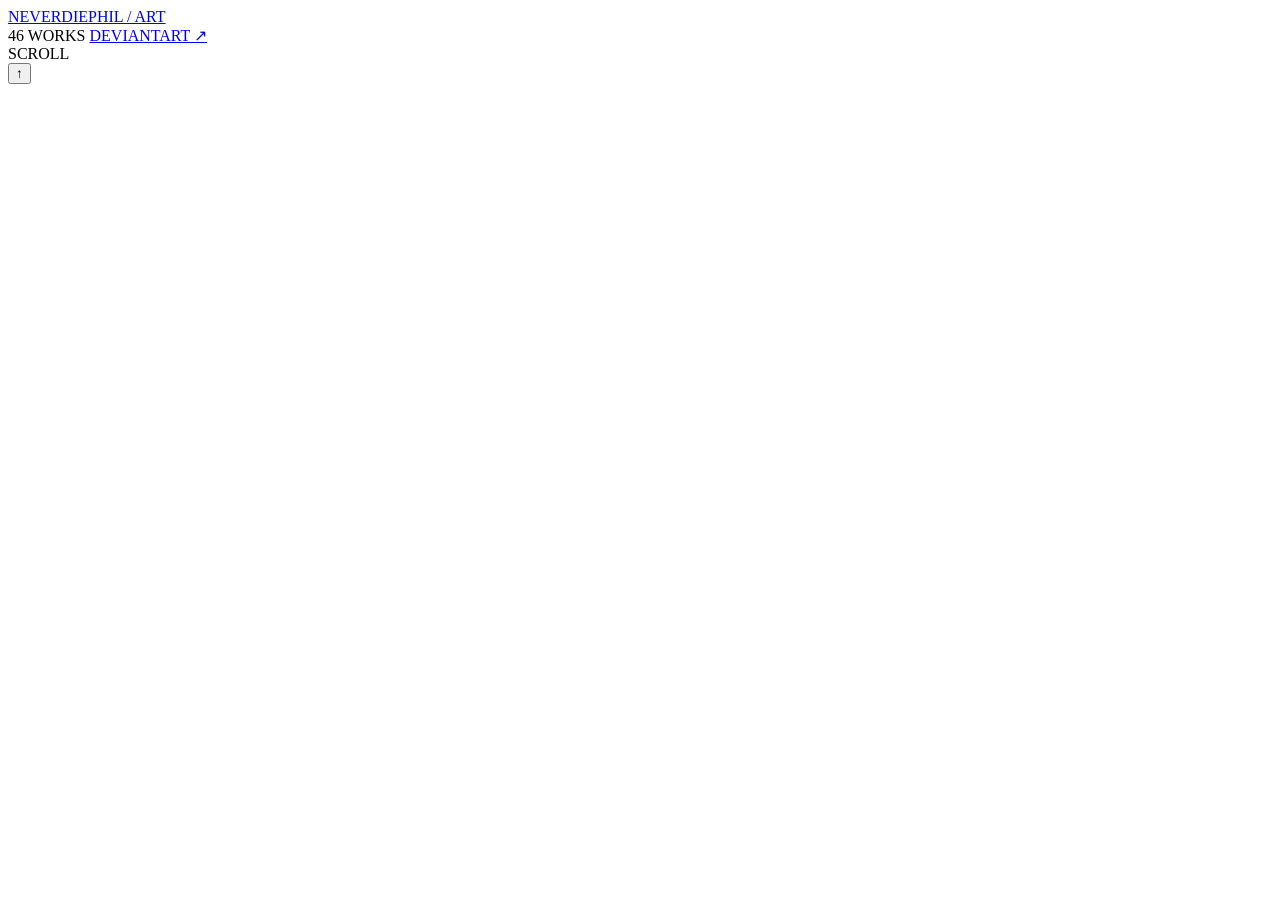
==== art-gallery/index.html @ 9af9557f "Add art gallery design" ====
<!doctype html>
<html lang="en">
<head>
  <meta charset="utf-8">
  <meta name="viewport" content="width=device-width, initial-scale=1">
  <meta name="theme-color" content="#000000">
  <meta name="description" content="Art archive by neverdiephil.">
  <title>neverdiephil — art</title>
  <link rel="stylesheet" href="main.css">
</head>
<body>
  <div class="page-noise" aria-hidden="true"></div>

  <header class="site-header">
    <a class="brand" href="#top" aria-label="Back to top">
      <span class="brand-dot"></span>
      <span>NEVERDIEPHIL</span>
      <span class="brand-muted">/ ART</span>
    </a>

    <div class="header-right">
      <span id="workCount" class="work-count">46 WORKS</span>
      <a class="external-link"
         href="https://www.deviantart.com/neverdiephil"
         target="_blank"
         rel="noopener noreferrer">
        DEVIANTART <span aria-hidden="true">↗</span>
      </a>
    </div>
  </header>

  <main id="top">
    <section class="gallery-shell" aria-label="Artwork gallery">
      <div id="gallery" class="gallery" aria-live="polite"></div>
    </section>
  </main>

  <div class="edge-fade edge-fade-top" aria-hidden="true"></div>
  <div class="edge-fade edge-fade-bottom" aria-hidden="true"></div>

  <div class="scroll-hint" aria-hidden="true">
    <span>SCROLL</span>
    <i></i>
  </div>

  <button id="backToTop" class="back-to-top" type="button" aria-label="Back to top">↑</button>

  <dialog id="lightbox" class="lightbox">
    <button class="lightbox-close" type="button" aria-label="Close artwork">×</button>
    <div class="lightbox-stage">
      <img id="lightboxImage" alt="">
    </div>
    <div class="lightbox-meta">
      <div>
        <p class="lightbox-kicker">ARTWORK</p>
        <h2 id="lightboxTitle"></h2>
      </div>
      <a id="lightboxLink" href="#" target="_blank" rel="noopener noreferrer">
        VIEW ON DEVIANTART <span aria-hidden="true">↗</span>
      </a>
    </div>
  </dialog>

  <noscript>
    <p class="noscript">JavaScript is required to load this gallery from DeviantArt.</p>
  </noscript>

  <script src="main.js"></script>
</body>
</html>
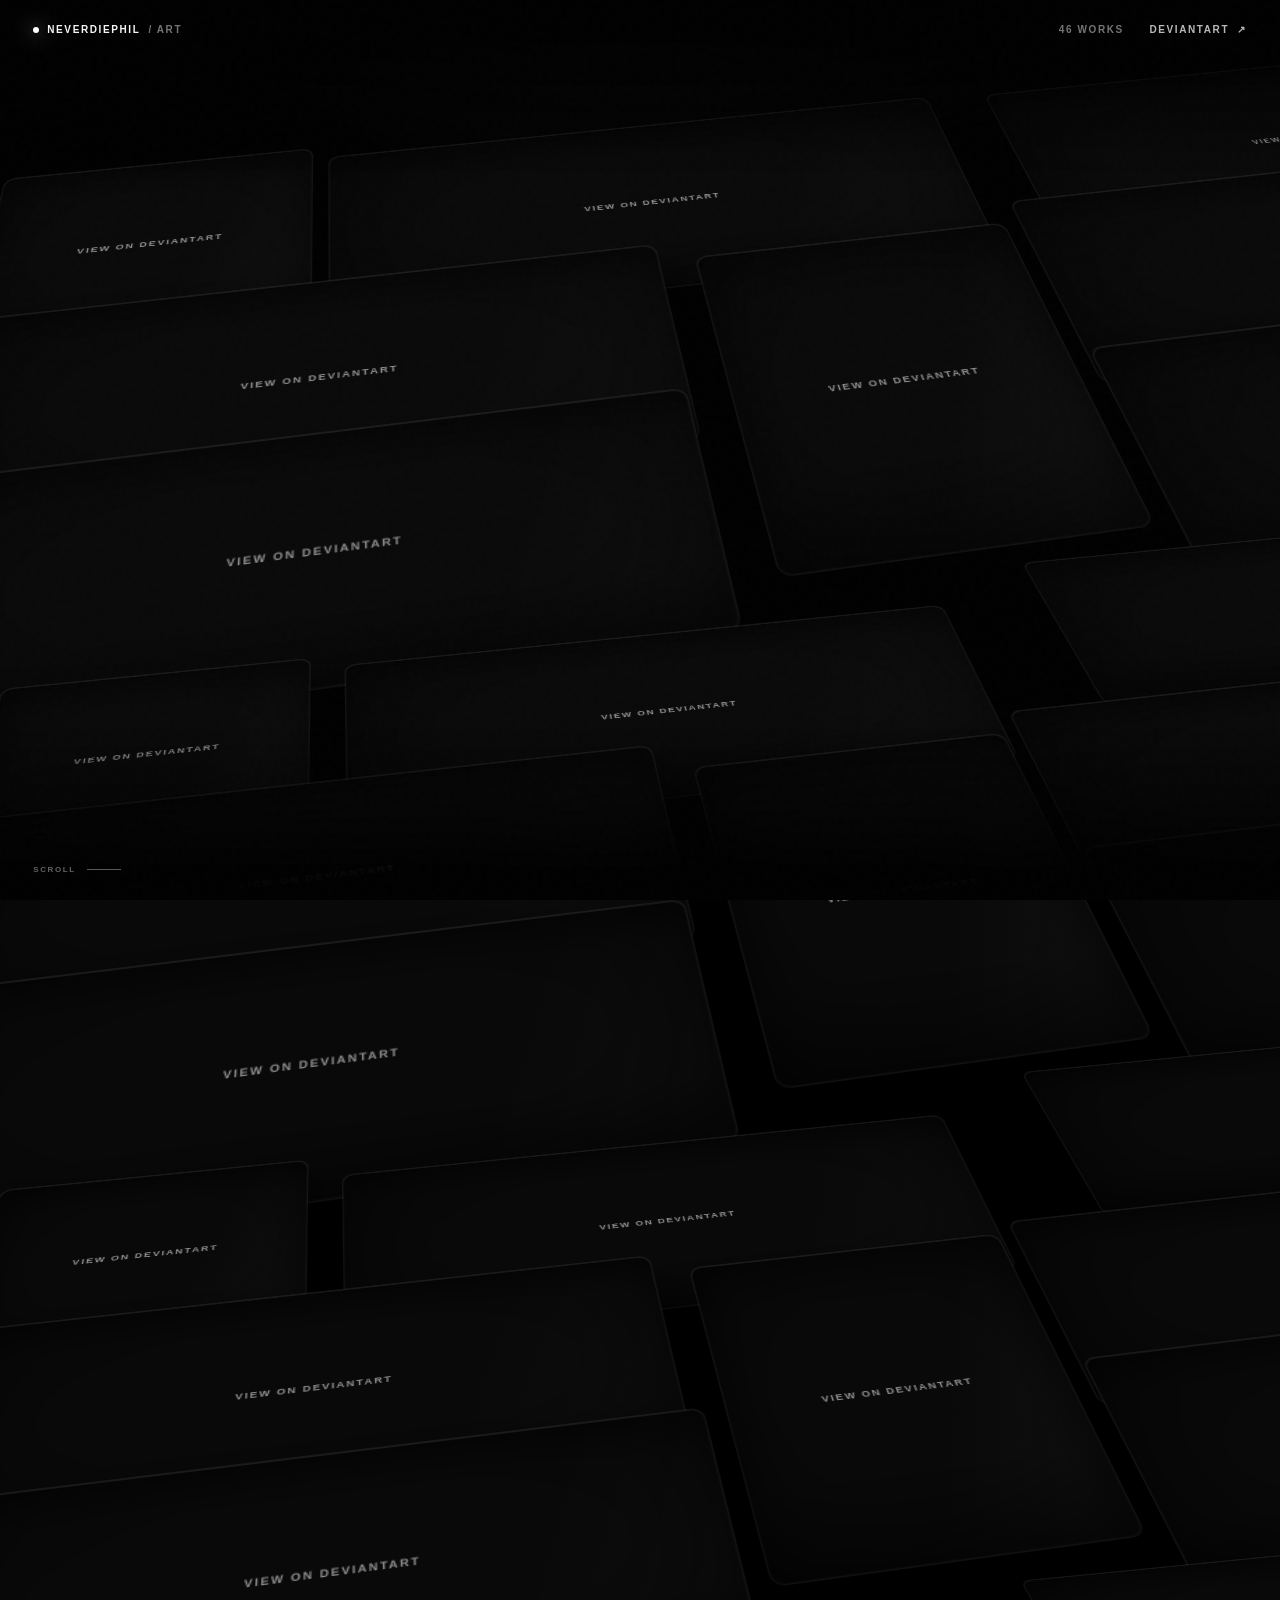
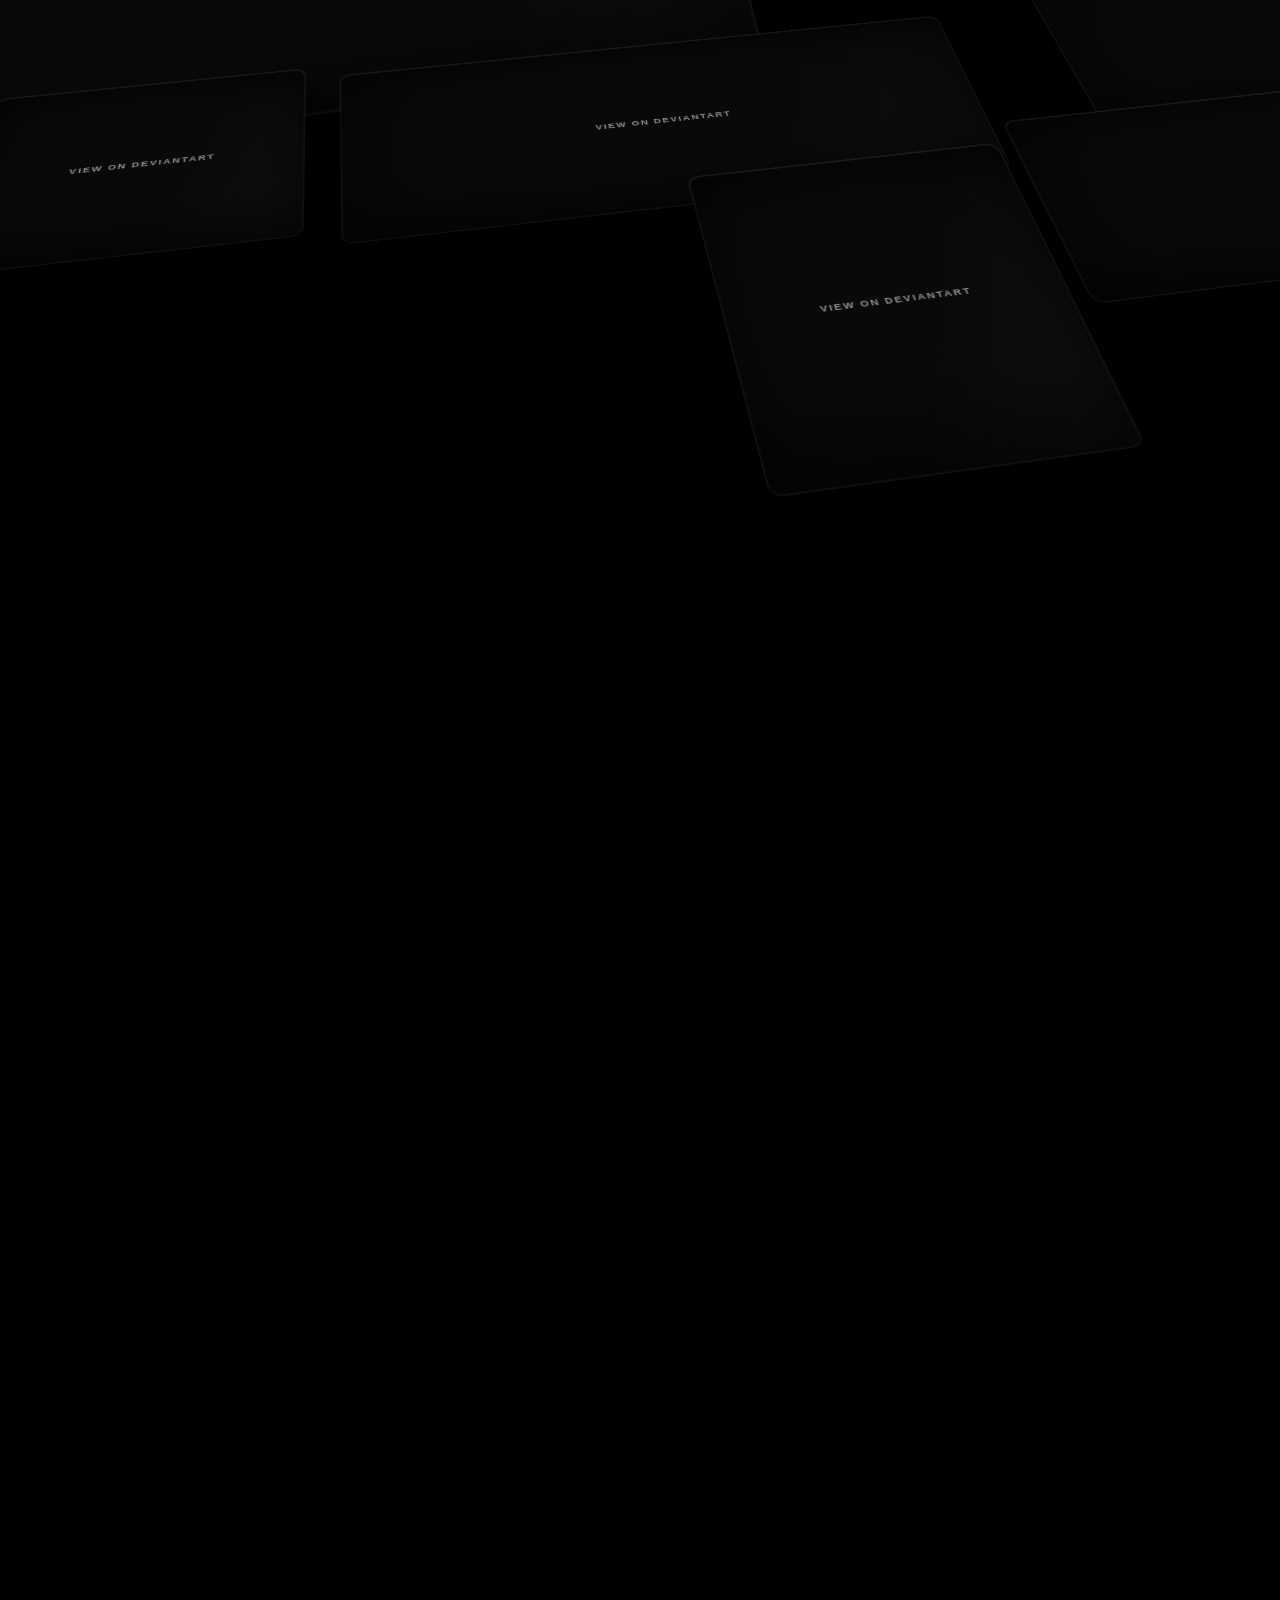
==== commit c4c1b537: "Load art gallery data separately" ====
--- a/art-gallery/index.html
+++ b/art-gallery/index.html
@@ -65,6 +65,7 @@
     <p class="noscript">JavaScript is required to load this gallery from DeviantArt.</p>
   </noscript>
 
+  <script src="artworks.js"></script>
   <script src="main.js"></script>
 </body>
 </html>
--- a/art-gallery/main.css
+++ b/art-gallery/main.css
@@ -0,0 +1,916 @@
+:root {
+  --bg: #000;
+  --fg: #f5f5f5;
+  --muted: rgba(255,255,255,.45);
+  --muted-2: rgba(255,255,255,.26);
+  --gap: clamp(10px, 1.15vw, 19px);
+  --pad: clamp(13px, 2.6vw, 46px);
+  --radius: clamp(9px, .8vw, 14px);
+}
+
+* { box-sizing: border-box; }
+
+html {
+  scroll-behavior: smooth;
+  background: #000;
+}
+
+body {
+  margin: 0;
+  min-height: 100vh;
+  background:
+    radial-gradient(circle at 50% -10%, rgba(255,255,255,.05), transparent 38rem),
+    #000;
+  color: var(--fg);
+  font-family: Inter, ui-sans-serif, -apple-system, BlinkMacSystemFont, "Segoe UI", Helvetica, Arial, sans-serif;
+  overflow-x: hidden;
+  scrollbar-width: thin;
+  scrollbar-color: rgba(255,255,255,.24) #000;
+}
+
+body::-webkit-scrollbar { width: 8px; }
+body::-webkit-scrollbar-track { background: #000; }
+body::-webkit-scrollbar-thumb {
+  background: rgba(255,255,255,.21);
+  border-radius: 999px;
+}
+
+a { color: inherit; }
+
+.page-noise {
+  position: fixed;
+  z-index: 70;
+  inset: 0;
+  pointer-events: none;
+  opacity: .018;
+  background-image:
+    url("data:image/svg+xml,%3Csvg viewBox='0 0 180 180' xmlns='http://www.w3.org/2000/svg'%3E%3Cfilter id='n'%3E%3CfeTurbulence type='fractalNoise' baseFrequency='.9' numOctaves='4' stitchTiles='stitch'/%3E%3C/filter%3E%3Crect width='100%25' height='100%25' filter='url(%23n)' opacity='.75'/%3E%3C/svg%3E");
+  mix-blend-mode: screen;
+}
+
+.site-header {
+  position: fixed;
+  z-index: 55;
+  inset: 0 0 auto 0;
+  display: flex;
+  align-items: center;
+  justify-content: space-between;
+  gap: 20px;
+  padding: 25px var(--pad);
+  pointer-events: none;
+}
+
+.site-header a { pointer-events: auto; }
+
+.brand,
+.external-link,
+.work-count {
+  display: inline-flex;
+  align-items: center;
+  gap: 8px;
+  font-size: 10px;
+  line-height: 1;
+  font-weight: 750;
+  letter-spacing: .16em;
+  white-space: nowrap;
+}
+
+.brand,
+.external-link { text-decoration: none; }
+
+.brand-dot {
+  width: 6px;
+  height: 6px;
+  border-radius: 50%;
+  background: #fff;
+  box-shadow: 0 0 17px rgba(255,255,255,.8);
+}
+
+.brand-muted,
+.work-count {
+  color: var(--muted);
+}
+
+.header-right {
+  display: flex;
+  align-items: center;
+  gap: clamp(15px, 2vw, 34px);
+}
+
+.external-link {
+  color: rgba(255,255,255,.72);
+  transition: color .25s ease, transform .25s ease;
+}
+
+.external-link:hover {
+  color: #fff;
+  transform: translateY(-1px);
+}
+
+.gallery-shell {
+  position: relative;
+  padding: 78px 0 150px;
+  overflow: hidden;
+}
+
+.gallery {
+  display: flex;
+  flex-direction: column;
+  gap: 0;
+  width: 100%;
+  margin: 0;
+}
+
+.gallery-panel {
+  position: relative;
+  width: 100%;
+  min-height: clamp(310px, 30vw, 465px);
+  perspective: 1500px;
+  perspective-origin: 50% 18%;
+  overflow: visible;
+}
+
+.gallery-panel-stage {
+  width: min(1680px, 128vw);
+  margin: -4vw auto -9vw;
+  padding: 5vw clamp(24px, 4vw, 72px) 8vw;
+  transform-style: preserve-3d;
+}
+
+.gallery-panel-plane {
+  --plane-x: 49deg;
+  --plane-z: -9deg;
+  transform:
+    rotateX(var(--plane-x))
+    rotateZ(var(--plane-z))
+    translate3d(-2.5vw, 1vw, 0);
+  transform-origin: 50% 0%;
+  transform-style: preserve-3d;
+  will-change: transform;
+}
+
+.gallery-block {
+  display: grid;
+  grid-template-columns: repeat(5, minmax(0, 1fr));
+  grid-template-rows: repeat(3, clamp(120px, 12vw, 188px));
+  gap: clamp(16px, 1.8vw, 30px);
+  max-width: 1500px;
+  margin: 0 auto;
+  transform-style: preserve-3d;
+}
+
+/* Each panel repeats the exact same three-row composition from the top. */
+.gallery-block .tile:nth-child(1) { grid-column: 1;          grid-row: 1; }
+.gallery-block .tile:nth-child(2) { grid-column: 2 / span 2; grid-row: 1; }
+.gallery-block .tile:nth-child(3) { grid-column: 4 / span 2; grid-row: 1; }
+
+.gallery-block .tile:nth-child(4) { grid-column: 1 / span 2; grid-row: 2; }
+.gallery-block .tile:nth-child(5) { grid-column: 3;          grid-row: 2 / span 2; }
+.gallery-block .tile:nth-child(6) { grid-column: 4 / span 2; grid-row: 2; }
+
+.gallery-block .tile:nth-child(7) { grid-column: 1 / span 2; grid-row: 3; }
+.gallery-block .tile:nth-child(8) { grid-column: 4 / span 2; grid-row: 3; }
+
+/* User-directed spacing tweaks, repeated identically in every panel:
+   #2 (red)   -> upward
+   #3 (green) -> right + downward
+   #5 (yellow)-> downward */
+.gallery-block .tile:nth-child(2) {
+  --layout-y: 18px;
+}
+
+.gallery-block .tile:nth-child(3) {
+  --layout-x: 26px;
+  --layout-y: 14px;
+}
+
+.gallery-block .tile:nth-child(5) {
+  --layout-y: 24px;
+}
+
+
+/* From the second repeating section onward, exaggerate the top-right tile:
+   higher than tile 1 and much farther to the right. */
+.gallery-panel:nth-child(n + 2) .gallery-block .tile:nth-child(3) {
+  --layout-x: 88px;
+  --layout-y: -34px;
+}
+
+/* Chunkier "framed print" proportions modeled after the supplied reference. */
+.tile {
+  --tile-z: 0px;
+  --jitter-x: 0px;
+  --jitter-y: 0px;
+  --layout-x: 0px;
+  --layout-y: 0px;
+  --parallax-y: 0px;
+  position: relative;
+  display: block;
+  width: 100%;
+  height: 100%;
+  min-height: 0;
+  margin: 0;
+  padding: 0;
+  border: 0;
+  border-radius: clamp(10px, .8vw, 15px);
+  overflow: hidden;
+  background:
+    linear-gradient(110deg, #090909 25%, #111 42%, #090909 60%);
+  background-size: 300% 100%;
+  color: inherit;
+  cursor: zoom-in;
+  isolation: isolate;
+  box-shadow:
+    0 1px 0 rgba(255,255,255,.12) inset,
+    0 0 0 1px rgba(255,255,255,.07),
+    18px 22px 34px rgba(0,0,0,.42);
+  opacity: 0;
+  transform:
+    translate3d(
+      calc(var(--jitter-x) + var(--layout-x)),
+      calc(22px + var(--jitter-y) + var(--layout-y) + var(--parallax-y)),
+      var(--tile-z)
+    );
+  transform-style: preserve-3d;
+  animation: tile-loading 1.7s ease-in-out infinite;
+  transition:
+    opacity .65s cubic-bezier(.2,.65,.2,1),
+    transform .65s cubic-bezier(.2,.65,.2,1),
+    box-shadow .35s ease,
+    filter .35s ease;
+}
+
+@keyframes tile-loading {
+  0% { background-position: 100% 0; }
+  100% { background-position: 0 0; }
+}
+
+.tile.is-visible {
+  opacity: 1;
+  transform:
+    translate3d(
+      calc(var(--jitter-x) + var(--layout-x)),
+      calc(var(--jitter-y) + var(--layout-y) + var(--parallax-y)),
+      var(--tile-z)
+    );
+}
+
+.tile::after {
+  content: "";
+  position: absolute;
+  inset: 0;
+  z-index: 2;
+  border-radius: inherit;
+  pointer-events: none;
+
+  /* Permanent internal shadow/vignette.
+     Multiple gradients darken every edge without hiding the artwork. */
+  background:
+    linear-gradient(to bottom, rgba(0,0,0,.34) 0%, transparent 18%),
+    linear-gradient(to top, rgba(0,0,0,.46) 0%, transparent 25%),
+    linear-gradient(to right, rgba(0,0,0,.24) 0%, transparent 13%),
+    linear-gradient(to left, rgba(0,0,0,.24) 0%, transparent 13%),
+    radial-gradient(
+      ellipse at center,
+      transparent 52%,
+      rgba(0,0,0,.16) 77%,
+      rgba(0,0,0,.38) 100%
+    );
+
+  box-shadow:
+    inset 0 0 22px rgba(0,0,0,.34),
+    inset 0 0 2px rgba(255,255,255,.10);
+
+  opacity: .82;
+  transition: opacity .35s ease;
+}
+
+.tile img {
+  display: block;
+  width: 100%;
+  height: 100%;
+  min-height: 0;
+  background: #0a0a0a;
+  object-fit: cover;
+  transform: scale(1.001);
+  filter: saturate(.92) contrast(1.025);
+  transition:
+    transform .7s cubic-bezier(.2,.65,.2,1),
+    filter .45s ease;
+}
+
+.tile:hover {
+  --tile-z: 28px;
+  z-index: 8;
+  box-shadow:
+    22px 30px 54px rgba(0,0,0,.62),
+    0 0 0 1px rgba(255,255,255,.16);
+  filter: brightness(1.03);
+}
+
+.tile:hover img {
+  transform: scale(1.035);
+  filter: saturate(1) contrast(1.05);
+}
+
+.tile:hover::after { opacity: .96; }
+
+.tile-caption {
+  position: absolute;
+  z-index: 3;
+  left: 17px;
+  right: 17px;
+  bottom: 15px;
+  display: flex;
+  align-items: end;
+  justify-content: space-between;
+  gap: 16px;
+  opacity: 0;
+  transform: translateY(7px);
+  transition: opacity .3s ease, transform .3s ease;
+  pointer-events: none;
+}
+
+.tile:hover .tile-caption,
+.tile:focus-visible .tile-caption {
+  opacity: 1;
+  transform: translateY(0);
+}
+
+.tile-title {
+  margin: 0;
+  max-width: 88%;
+  font-size: 11px;
+  line-height: 1.32;
+  font-weight: 650;
+  letter-spacing: .035em;
+  text-align: left;
+  text-shadow: 0 1px 10px rgba(0,0,0,.9);
+}
+
+.tile-arrow {
+  flex: 0 0 auto;
+  font-size: 14px;
+  opacity: .75;
+}
+
+.tile:focus-visible {
+  outline: 2px solid #fff;
+  outline-offset: 3px;
+}
+
+.tile.is-error {
+  min-height: 220px;
+  display: grid;
+  place-items: center;
+  cursor: pointer;
+}
+
+.tile.is-error::before {
+  content: "VIEW ON DEVIANTART";
+  position: relative;
+  z-index: 3;
+  font-size: 9px;
+  font-weight: 750;
+  letter-spacing: .17em;
+  color: rgba(255,255,255,.55);
+}
+
+.tile.is-error img { display: none; }
+
+.edge-fade {
+  position: fixed;
+  z-index: 40;
+  left: 0;
+  right: 0;
+  height: min(19vh, 185px);
+  pointer-events: none;
+}
+
+.edge-fade-top {
+  top: 0;
+  background: linear-gradient(
+    to bottom,
+    #000 0%,
+    rgba(0,0,0,.92) 15%,
+    rgba(0,0,0,.44) 55%,
+    transparent 100%
+  );
+}
+
+.edge-fade-bottom {
+  bottom: 0;
+  background: linear-gradient(
+    to top,
+    #000 0%,
+    rgba(0,0,0,.94) 17%,
+    rgba(0,0,0,.45) 57%,
+    transparent 100%
+  );
+}
+
+.scroll-hint {
+  position: fixed;
+  z-index: 50;
+  left: var(--pad);
+  bottom: 26px;
+  display: flex;
+  align-items: center;
+  gap: 11px;
+  color: rgba(255,255,255,.38);
+  font-size: 8px;
+  font-weight: 750;
+  letter-spacing: .2em;
+  pointer-events: none;
+  transition: opacity .35s ease;
+}
+
+.scroll-hint i {
+  display: block;
+  width: 34px;
+  height: 1px;
+  background: rgba(255,255,255,.35);
+  transform-origin: left center;
+  animation: pulse-line 1.7s ease-in-out infinite;
+}
+
+@keyframes pulse-line {
+  0%, 100% { transform: scaleX(.28); opacity: .4; }
+  50% { transform: scaleX(1); opacity: 1; }
+}
+
+.back-to-top {
+  position: fixed;
+  z-index: 51;
+  right: var(--pad);
+  bottom: 23px;
+  width: 38px;
+  height: 38px;
+  border: 1px solid rgba(255,255,255,.15);
+  border-radius: 50%;
+  background: rgba(0,0,0,.3);
+  color: rgba(255,255,255,.72);
+  font: inherit;
+  font-size: 16px;
+  cursor: pointer;
+  opacity: 0;
+  transform: translateY(9px);
+  pointer-events: none;
+  backdrop-filter: blur(9px);
+  transition:
+    opacity .25s ease,
+    transform .25s ease,
+    background .25s ease,
+    border-color .25s ease;
+}
+
+.back-to-top.is-visible {
+  opacity: 1;
+  transform: translateY(0);
+  pointer-events: auto;
+}
+
+.back-to-top:hover {
+  background: rgba(255,255,255,.08);
+  border-color: rgba(255,255,255,.32);
+}
+
+.lightbox {
+  position: fixed;
+  inset: 0;
+  width: 100vw;
+  height: 100vh;
+  max-width: none;
+  max-height: none;
+  margin: 0;
+  padding: 0;
+  border: 0;
+  background: rgba(0,0,0,.95);
+  color: #fff;
+  overflow: hidden;
+}
+
+.lightbox::backdrop {
+  background: rgba(0,0,0,.82);
+  backdrop-filter: blur(11px);
+}
+
+.lightbox[open] {
+  display: grid;
+  grid-template-rows: minmax(0, 1fr) auto;
+  animation: lightbox-in .24s ease both;
+}
+
+@keyframes lightbox-in {
+  from { opacity: 0; }
+  to { opacity: 1; }
+}
+
+.lightbox-stage {
+  --swipe-x: 0px;
+  --swipe-opacity: 1;
+  min-height: 0;
+  display: grid;
+  place-items: center;
+  padding: 54px 44px 22px;
+  touch-action: pan-y pinch-zoom;
+  user-select: none;
+  cursor: grab;
+}
+
+.lightbox-stage.is-dragging {
+  cursor: grabbing;
+}
+
+.lightbox-stage.is-loading::after {
+  content: "";
+  position: absolute;
+  width: 24px;
+  height: 24px;
+  border: 2px solid rgba(255,255,255,.18);
+  border-top-color: rgba(255,255,255,.82);
+  border-radius: 50%;
+  animation: lightbox-spin .7s linear infinite;
+}
+
+@keyframes lightbox-spin {
+  to { transform: rotate(360deg); }
+}
+
+.lightbox-stage img {
+  display: block;
+  max-width: min(92vw, 1450px);
+  max-height: calc(100vh - 150px);
+  width: auto;
+  height: auto;
+  object-fit: contain;
+  border-radius: 7px;
+  box-shadow: 0 28px 95px rgba(0,0,0,.65);
+  opacity: var(--swipe-opacity);
+  transform: translateX(var(--swipe-x));
+  transition: transform .22s ease, opacity .22s ease;
+  will-change: transform, opacity;
+}
+
+.lightbox-stage.is-dragging img {
+  transition: none;
+}
+
+.lightbox-close {
+  position: fixed;
+  z-index: 3;
+  top: 23px;
+  right: 27px;
+  width: 42px;
+  height: 42px;
+  padding: 0;
+  border: 1px solid rgba(255,255,255,.17);
+  border-radius: 50%;
+  background: rgba(0,0,0,.22);
+  color: #fff;
+  font: inherit;
+  font-size: 27px;
+  line-height: 1;
+  cursor: pointer;
+  transition: background .2s ease, border-color .2s ease, transform .2s ease;
+}
+
+.lightbox-close:hover {
+  background: rgba(255,255,255,.1);
+  border-color: rgba(255,255,255,.37);
+  transform: rotate(6deg);
+}
+
+.lightbox-meta {
+  display: flex;
+  align-items: end;
+  justify-content: space-between;
+  gap: 28px;
+  padding: 17px 34px 25px;
+  border-top: 1px solid rgba(255,255,255,.09);
+  background: linear-gradient(to top, rgba(0,0,0,.99), rgba(0,0,0,.75));
+}
+
+.lightbox-kicker {
+  margin: 0 0 5px;
+  color: rgba(255,255,255,.36);
+  font-size: 8px;
+  font-weight: 750;
+  letter-spacing: .2em;
+}
+
+.lightbox-meta h2 {
+  margin: 0;
+  font-size: clamp(18px, 2vw, 28px);
+  font-weight: 620;
+  letter-spacing: -.02em;
+}
+
+.lightbox-meta a {
+  text-decoration: none;
+  color: rgba(255,255,255,.72);
+  font-size: 9px;
+  font-weight: 750;
+  letter-spacing: .16em;
+  white-space: nowrap;
+}
+
+.lightbox-meta a:hover { color: #fff; }
+
+.noscript {
+  padding: 140px 30px;
+  text-align: center;
+  color: var(--muted);
+}
+
+@media (max-width: 1080px) {
+  .gallery-block .tile:nth-child(2) {
+    --layout-y: 13px;
+  }
+
+  .gallery-block .tile:nth-child(3) {
+    --layout-x: 18px;
+    --layout-y: 10px;
+  }
+
+  .gallery-panel:nth-child(n + 2) .gallery-block .tile:nth-child(3) {
+    --layout-x: 58px;
+    --layout-y: -24px;
+  }
+
+  .gallery-block .tile:nth-child(5) {
+    --layout-y: 17px;
+  }
+
+
+  .gallery-panel {
+    min-height: clamp(260px, 35vw, 385px);
+    perspective: 1350px;
+  }
+
+  .gallery-panel-stage {
+    width: 126vw;
+    margin: -4vw -13vw -10vw;
+  }
+
+  .gallery-block {
+    grid-template-columns: repeat(4, minmax(0, 1fr));
+    grid-template-rows: repeat(3, clamp(118px, 17vw, 178px));
+  }
+
+  .gallery-block .tile:nth-child(1) { grid-column: 1;          grid-row: 1; }
+  .gallery-block .tile:nth-child(2) { grid-column: 2 / span 2; grid-row: 1; }
+  .gallery-block .tile:nth-child(3) { grid-column: 4;          grid-row: 1; }
+  .gallery-block .tile:nth-child(4) { grid-column: 1 / span 2; grid-row: 2; }
+  .gallery-block .tile:nth-child(5) { grid-column: 3 / span 2; grid-row: 2; }
+  .gallery-block .tile:nth-child(6) { grid-column: 1;          grid-row: 3; }
+  .gallery-block .tile:nth-child(7) { grid-column: 2 / span 2; grid-row: 3; }
+  .gallery-block .tile:nth-child(8) { grid-column: 4;          grid-row: 3; }
+
+  .gallery-panel-plane {
+    --plane-x: 47deg;
+    --plane-z: -8deg;
+    transform:
+      rotateX(var(--plane-x))
+      rotateZ(var(--plane-z))
+      translate3d(-2vw, 1vw, 0);
+  }
+}
+
+@media (max-width: 760px) {
+  .lightbox::after {
+    content: "SWIPE";
+    position: fixed;
+    left: 50%;
+    bottom: 72px;
+    z-index: 4;
+    transform: translateX(-50%);
+    color: rgba(255,255,255,.30);
+    font-size: 7px;
+    font-weight: 750;
+    letter-spacing: .22em;
+    pointer-events: none;
+  }
+
+  :root {
+    --pad: 13px;
+    --gap: 10px;
+    --radius: 9px;
+  }
+
+  .site-header { padding-top: 19px; }
+
+  .gallery-shell {
+    padding-top: 76px;
+    padding-bottom: 118px;
+    overflow: hidden;
+  }
+
+  .gallery {
+    gap: 0;
+  }
+
+  /* MOBILE: flat wall/gallery orientation.
+     No X/Z rotation, perspective or oversized off-screen plane. */
+  .gallery-panel {
+    min-height: auto;
+    perspective: none;
+    overflow: visible;
+    padding: 2px 0 4px;
+  }
+
+  .gallery-panel-stage {
+    width: 100%;
+    max-width: 470px;
+    margin: 0 auto -10px;
+    padding: 6px 17px 8px;
+    transform: none;
+  }
+
+  .gallery-panel-plane {
+    --plane-x: 0deg;
+    --plane-z: 0deg;
+    transform: none;
+    transform-style: flat;
+  }
+
+  /* Eight-frame composition inspired by the supplied movable-frame reference.
+     Upright cards, mixed sizes, plenty of negative space. */
+  .gallery-block {
+    width: 100%;
+    display: grid;
+    grid-template-columns: repeat(6, minmax(0, 1fr));
+    grid-template-rows: repeat(6, clamp(46px, 13vw, 64px));
+    gap: clamp(7px, 2vw, 10px);
+    padding: 6px 2px;
+    transform-style: flat;
+  }
+
+  .gallery-block .tile:nth-child(n) {
+    display: block;
+    grid-column: auto;
+    grid-row: auto;
+  }
+
+  /* top-left portrait */
+  .gallery-block .tile:nth-child(1) {
+    grid-column: 1 / span 2;
+    grid-row: 2 / span 2;
+  }
+
+  /* top horizontal; deliberately a little lower than tile 1 */
+  .gallery-block .tile:nth-child(2) {
+    grid-column: 2 / span 3;
+    grid-row: 1 / span 1;
+    --layout-x: 0px;
+    --layout-y: 12px;
+  }
+
+  /* top-right portrait */
+  .gallery-block .tile:nth-child(3) {
+    grid-column: 5 / span 2;
+    grid-row: 1 / span 2;
+    --layout-x: 7px;
+    --layout-y: 3px;
+  }
+
+  /* large central frame */
+  .gallery-block .tile:nth-child(4) {
+    grid-column: 2 / span 2;
+    grid-row: 2 / span 3;
+  }
+
+  /* middle-right portrait, retaining the downward offset */
+  .gallery-block .tile:nth-child(5) {
+    grid-column: 4 / span 2;
+    grid-row: 2 / span 2;
+    --layout-x: 2px;
+    --layout-y: 10px;
+  }
+
+  /* far-right lower portrait */
+  .gallery-block .tile:nth-child(6) {
+    grid-column: 5 / span 2;
+    grid-row: 4 / span 2;
+  }
+
+  /* lower-left portrait */
+  .gallery-block .tile:nth-child(7) {
+    grid-column: 1 / span 2;
+    grid-row: 4 / span 2;
+  }
+
+  /* lower-middle portrait */
+  .gallery-block .tile:nth-child(8) {
+    grid-column: 3 / span 2;
+    grid-row: 5 / span 2;
+    --layout-y: 4px;
+  }
+
+  /* Preserve the requested section-to-section variation:
+     from section 2 onward, tile 3 rises and moves farther right. */
+  .gallery-panel:nth-child(n + 2) .gallery-block .tile:nth-child(3) {
+    --layout-x: 18px;
+    --layout-y: -12px;
+  }
+
+  .tile {
+    border-radius: 8px;
+    box-shadow:
+      0 1px 0 rgba(255,255,255,.10) inset,
+      0 0 0 1px rgba(255,255,255,.065),
+      0 13px 28px rgba(0,0,0,.48);
+  }
+
+  /* Touch devices do not need hover lift competing with scroll parallax. */
+  .tile:hover {
+    --tile-z: 0px;
+    filter: none;
+  }
+
+  .tile:hover img {
+    transform: scale(1.001);
+  }
+
+  .brand,
+  .external-link,
+  .work-count {
+    font-size: 8px;
+  }
+
+  .brand-muted,
+  .work-count {
+    display: none;
+  }
+
+  .tile-caption {
+    left: 10px;
+    right: 10px;
+    bottom: 9px;
+  }
+
+  .tile-title { font-size: 9px; }
+  .scroll-hint { display: none; }
+  .edge-fade { height: 112px; }
+
+  .back-to-top {
+    right: 14px;
+    bottom: 14px;
+  }
+
+  .lightbox-stage { padding: 57px 13px 15px; }
+
+  .lightbox-stage img {
+    max-width: calc(100vw - 26px);
+    max-height: calc(100vh - 137px);
+  }
+
+  .lightbox-meta { padding: 14px 15px 19px; }
+  .lightbox-meta a { font-size: 8px; }
+}
+
+@media (max-width: 440px) {
+  .gallery-panel-stage {
+    width: 100%;
+    max-width: none;
+    margin: 0 auto -12px;
+    padding: 4px 12px 6px;
+  }
+
+  .gallery-block {
+    grid-template-rows: repeat(6, clamp(42px, 12.5vw, 55px));
+    gap: 7px;
+  }
+
+  .gallery-panel-plane {
+    transform: none;
+  }
+
+  .gallery-panel:nth-child(n + 2) .gallery-block .tile:nth-child(3) {
+    --layout-x: 13px;
+    --layout-y: -9px;
+  }
+}
+
+
+@media (prefers-reduced-motion: reduce) {
+  html { scroll-behavior: auto; }
+
+  *,
+  *::before,
+  *::after {
+    animation-duration: .001ms !important;
+    animation-iteration-count: 1 !important;
+    transition-duration: .001ms !important;
+  }
+
+  .tile {
+    --parallax-y: 0px !important;
+    opacity: 1;
+    transform: translate3d(
+      calc(var(--jitter-x) + var(--layout-x)),
+      calc(var(--jitter-y) + var(--layout-y)),
+      0
+    );
+  }
+}
